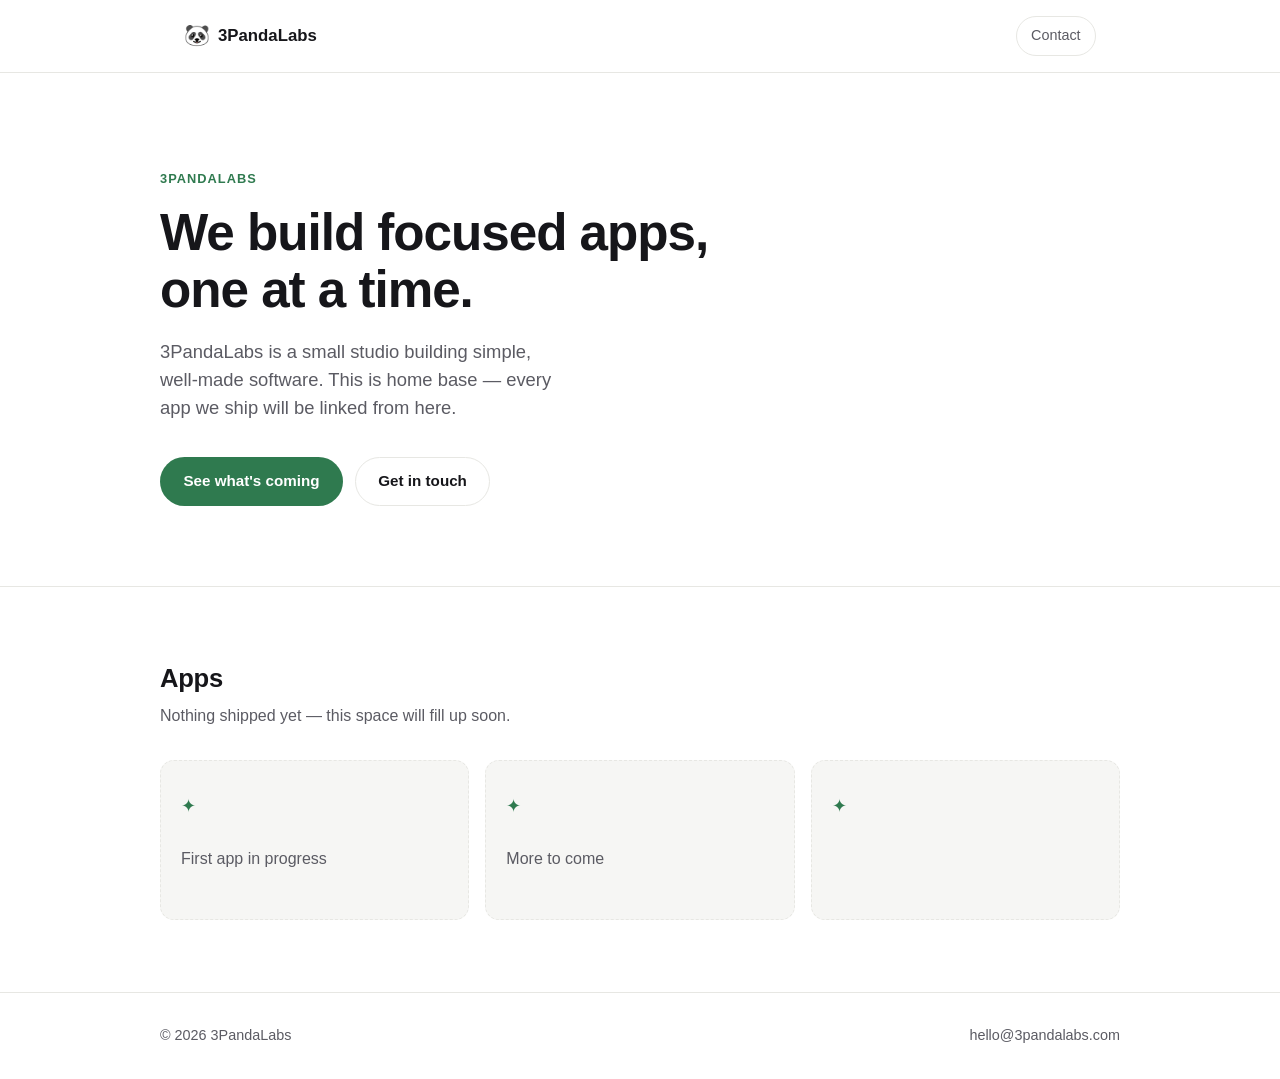
==== index.html @ bdca5c2e "Initial 3PandaLabs landing page" ====
<!DOCTYPE html>
<html lang="en">
<head>
  <meta charset="UTF-8">
  <meta name="viewport" content="width=device-width, initial-scale=1.0">
  <title>3PandaLabs</title>
  <meta name="description" content="3PandaLabs — building focused, well-crafted apps.">
  <link rel="icon" href="data:image/svg+xml,<svg xmlns=%22http://www.w3.org/2000/svg%22 viewBox=%220 0 100 100%22><text y=%22.9em%22 font-size=%2290%22>🐼</text></svg>">
  <link rel="stylesheet" href="styles.css">
</head>
<body>
  <header class="nav">
    <div class="nav-inner">
      <a class="brand" href="#top">
        <span class="brand-mark" aria-hidden="true">🐼</span>
        <span class="brand-name">3PandaLabs</span>
      </a>
      <a class="nav-cta" href="mailto:hello@3pandalabs.com">Contact</a>
    </div>
  </header>

  <main id="top">
    <section class="hero">
      <div class="hero-inner">
        <p class="eyebrow">3PandaLabs</p>
        <h1>We build focused apps,<br>one at a time.</h1>
        <p class="lede">
          3PandaLabs is a small studio building simple, well-made software.
          This is home base — every app we ship will be linked from here.
        </p>
        <div class="hero-actions">
          <a class="btn btn-primary" href="#apps">See what's coming</a>
          <a class="btn btn-ghost" href="mailto:hello@3pandalabs.com">Get in touch</a>
        </div>
      </div>
    </section>

    <section class="apps" id="apps">
      <div class="section-inner">
        <h2>Apps</h2>
        <p class="section-lede">Nothing shipped yet — this space will fill up soon.</p>
        <div class="app-grid">
          <div class="app-card app-card-placeholder">
            <span class="app-card-icon" aria-hidden="true">✦</span>
            <p>First app in progress</p>
          </div>
          <div class="app-card app-card-placeholder">
            <span class="app-card-icon" aria-hidden="true">✦</span>
            <p>More to come</p>
          </div>
          <div class="app-card app-card-placeholder">
            <span class="app-card-icon" aria-hidden="true">✦</span>
            <p>&nbsp;</p>
          </div>
        </div>
      </div>
    </section>
  </main>

  <footer class="footer">
    <div class="footer-inner">
      <span>© 2026 3PandaLabs</span>
      <a href="mailto:hello@3pandalabs.com">hello@3pandalabs.com</a>
    </div>
  </footer>
</body>
</html>
---- styles.css ----
:root {
  --bg: #ffffff;
  --bg-subtle: #f6f6f4;
  --fg: #16161a;
  --fg-muted: #5b5b63;
  --border: #e7e7e3;
  --accent: #2f7a4f;
  --accent-fg: #ffffff;
  --radius: 14px;
  --max-width: 960px;
}

@media (prefers-color-scheme: dark) {
  :root {
    --bg: #121214;
    --bg-subtle: #19191c;
    --fg: #f2f2f0;
    --fg-muted: #a3a3ab;
    --border: #2a2a2e;
    --accent: #4fbf7d;
    --accent-fg: #0c0c0d;
  }
}

* { box-sizing: border-box; }

html, body {
  margin: 0;
  padding: 0;
}

body {
  background: var(--bg);
  color: var(--fg);
  font-family: -apple-system, BlinkMacSystemFont, "Segoe UI", Inter, Roboto, Helvetica, Arial, sans-serif;
  line-height: 1.5;
  -webkit-font-smoothing: antialiased;
}

a { color: inherit; }

.nav {
  border-bottom: 1px solid var(--border);
  position: sticky;
  top: 0;
  background: var(--bg);
  z-index: 10;
}

.nav-inner {
  max-width: var(--max-width);
  margin: 0 auto;
  padding: 1rem 1.5rem;
  display: flex;
  align-items: center;
  justify-content: space-between;
}

.brand {
  display: flex;
  align-items: center;
  gap: 0.5rem;
  text-decoration: none;
  font-weight: 600;
  font-size: 1.05rem;
}

.brand-mark { font-size: 1.3rem; line-height: 1; }

.nav-cta {
  text-decoration: none;
  font-size: 0.9rem;
  font-weight: 500;
  color: var(--fg-muted);
  padding: 0.5rem 0.9rem;
  border: 1px solid var(--border);
  border-radius: 999px;
}

.nav-cta:hover { color: var(--fg); border-color: var(--fg-muted); }

.hero {
  padding: 6rem 1.5rem 5rem;
  border-bottom: 1px solid var(--border);
}

.hero-inner {
  max-width: var(--max-width);
  margin: 0 auto;
}

.eyebrow {
  text-transform: uppercase;
  letter-spacing: 0.08em;
  font-size: 0.8rem;
  font-weight: 600;
  color: var(--accent);
  margin: 0 0 1rem;
}

.hero h1 {
  font-size: clamp(2rem, 5vw, 3.2rem);
  line-height: 1.12;
  margin: 0 0 1.25rem;
  letter-spacing: -0.02em;
  font-weight: 650;
}

.lede {
  font-size: 1.15rem;
  color: var(--fg-muted);
  max-width: 40ch;
  margin: 0 0 2.25rem;
}

.hero-actions {
  display: flex;
  gap: 0.75rem;
  flex-wrap: wrap;
}

.btn {
  display: inline-flex;
  align-items: center;
  text-decoration: none;
  font-weight: 600;
  font-size: 0.95rem;
  padding: 0.75rem 1.4rem;
  border-radius: 999px;
  border: 1px solid transparent;
}

.btn-primary {
  background: var(--accent);
  color: var(--accent-fg);
}

.btn-primary:hover { opacity: 0.9; }

.btn-ghost {
  border-color: var(--border);
  color: var(--fg);
}

.btn-ghost:hover { border-color: var(--fg-muted); }

.apps { padding: 4.5rem 1.5rem; }

.section-inner {
  max-width: var(--max-width);
  margin: 0 auto;
}

.apps h2 {
  font-size: 1.6rem;
  margin: 0 0 0.4rem;
  letter-spacing: -0.01em;
}

.section-lede {
  color: var(--fg-muted);
  margin: 0 0 2rem;
}

.app-grid {
  display: grid;
  grid-template-columns: repeat(auto-fit, minmax(220px, 1fr));
  gap: 1rem;
}

.app-card {
  border: 1px dashed var(--border);
  border-radius: var(--radius);
  background: var(--bg-subtle);
  padding: 2rem 1.25rem;
  min-height: 120px;
  display: flex;
  flex-direction: column;
  align-items: flex-start;
  justify-content: flex-end;
  color: var(--fg-muted);
}

.app-card-icon {
  color: var(--accent);
  font-size: 1.1rem;
  margin-bottom: 0.75rem;
}

.footer {
  border-top: 1px solid var(--border);
  padding: 2rem 1.5rem;
}

.footer-inner {
  max-width: var(--max-width);
  margin: 0 auto;
  display: flex;
  justify-content: space-between;
  flex-wrap: wrap;
  gap: 0.5rem;
  color: var(--fg-muted);
  font-size: 0.9rem;
}

.footer-inner a { text-decoration: none; }
.footer-inner a:hover { color: var(--fg); }
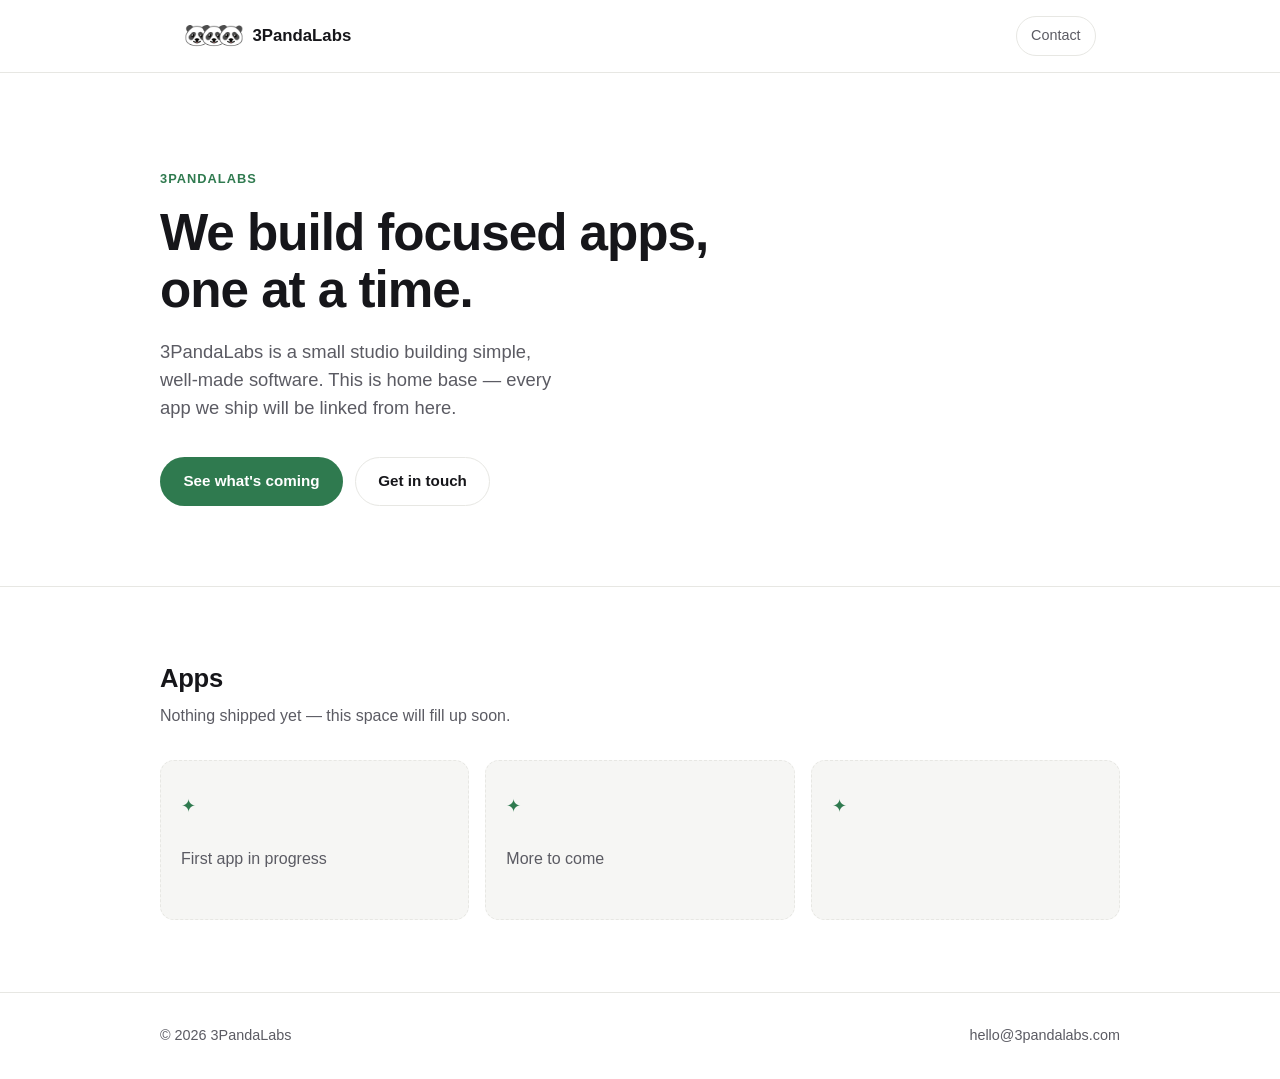
==== commit 9087ea59: "Use three pandas in logo mark" ====
--- a/index.html
+++ b/index.html
@@ -5,14 +5,16 @@
   <meta name="viewport" content="width=device-width, initial-scale=1.0">
   <title>3PandaLabs</title>
   <meta name="description" content="3PandaLabs — building focused, well-crafted apps.">
-  <link rel="icon" href="data:image/svg+xml,<svg xmlns=%22http://www.w3.org/2000/svg%22 viewBox=%220 0 100 100%22><text y=%22.9em%22 font-size=%2290%22>🐼</text></svg>">
+  <link rel="icon" href="data:image/svg+xml,<svg xmlns=%22http://www.w3.org/2000/svg%22 viewBox=%220 0 100 100%22><text y=%22.9em%22 font-size=%2270%22>🐼🐼🐼</text></svg>">
   <link rel="stylesheet" href="styles.css">
 </head>
 <body>
   <header class="nav">
     <div class="nav-inner">
       <a class="brand" href="#top">
-        <span class="brand-mark" aria-hidden="true">🐼</span>
+        <span class="brand-mark" aria-hidden="true">
+          <span>🐼</span><span>🐼</span><span>🐼</span>
+        </span>
         <span class="brand-name">3PandaLabs</span>
       </a>
       <a class="nav-cta" href="mailto:hello@3pandalabs.com">Contact</a>
--- a/styles.css
+++ b/styles.css
@@ -65,7 +65,19 @@
   font-size: 1.05rem;
 }
 
-.brand-mark { font-size: 1.3rem; line-height: 1; }
+.brand-mark {
+  display: inline-flex;
+  line-height: 1;
+}
+
+.brand-mark span {
+  font-size: 1.3rem;
+  display: inline-block;
+}
+
+.brand-mark span:not(:first-child) {
+  margin-left: -0.55rem;
+}
 
 .nav-cta {
   text-decoration: none;
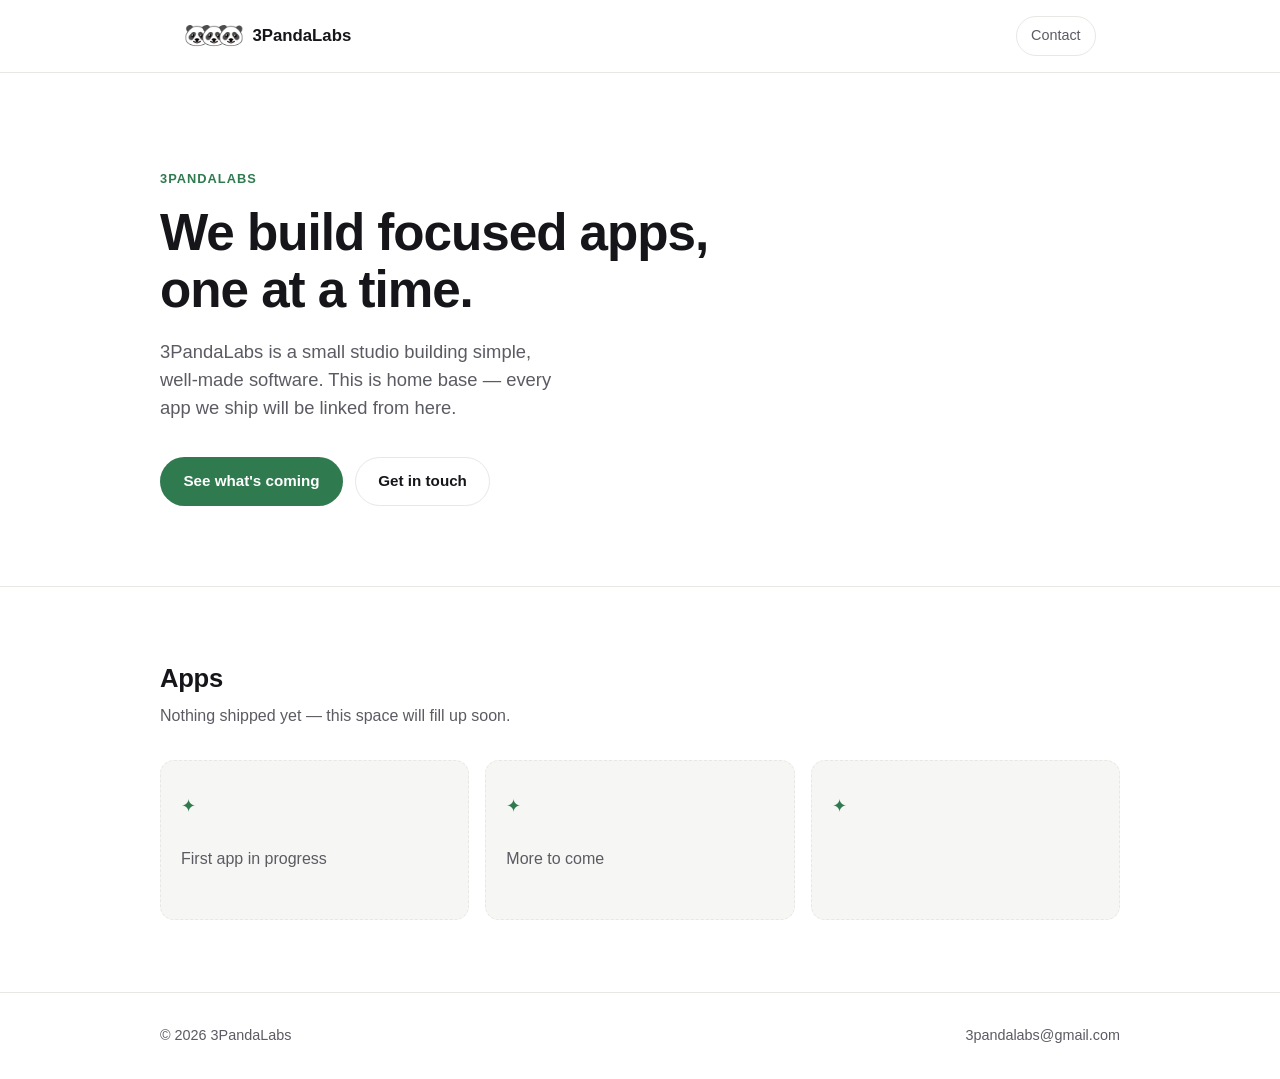
==== commit 26999e42: "Use 3pandalabs@gmail.com as contact email" ====
--- a/index.html
+++ b/index.html
@@ -17,7 +17,7 @@
         </span>
         <span class="brand-name">3PandaLabs</span>
       </a>
-      <a class="nav-cta" href="mailto:hello@3pandalabs.com">Contact</a>
+      <a class="nav-cta" href="mailto:3pandalabs@gmail.com">Contact</a>
     </div>
   </header>
 
@@ -32,7 +32,7 @@
         </p>
         <div class="hero-actions">
           <a class="btn btn-primary" href="#apps">See what's coming</a>
-          <a class="btn btn-ghost" href="mailto:hello@3pandalabs.com">Get in touch</a>
+          <a class="btn btn-ghost" href="mailto:3pandalabs@gmail.com">Get in touch</a>
         </div>
       </div>
     </section>
@@ -62,7 +62,7 @@
   <footer class="footer">
     <div class="footer-inner">
       <span>© 2026 3PandaLabs</span>
-      <a href="mailto:hello@3pandalabs.com">hello@3pandalabs.com</a>
+      <a href="mailto:3pandalabs@gmail.com">3pandalabs@gmail.com</a>
     </div>
   </footer>
 </body>
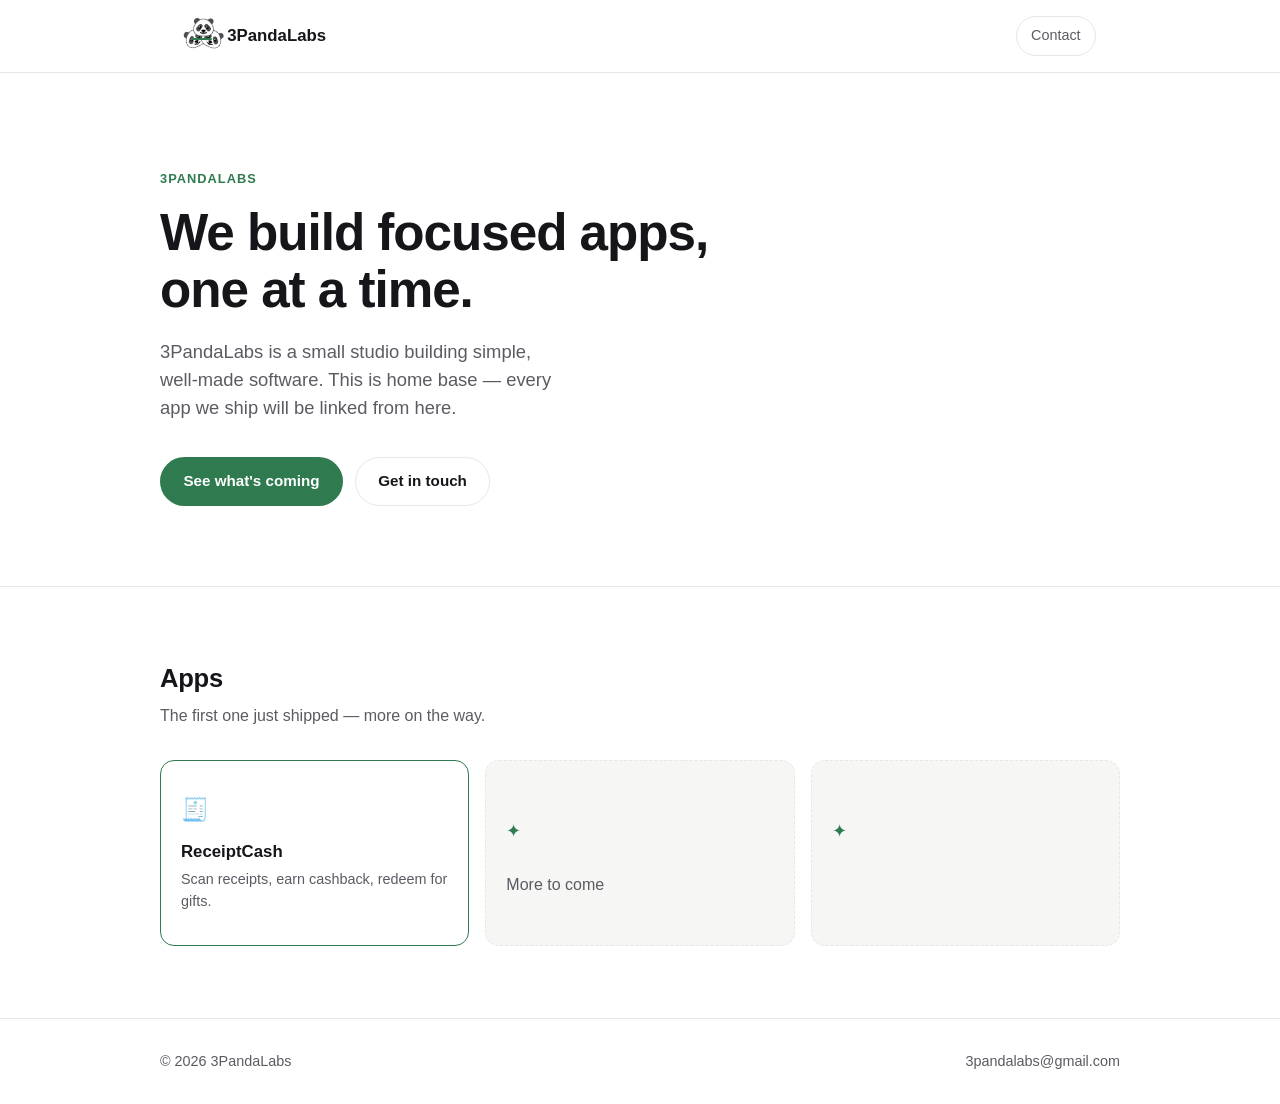
==== commit 00aa39ea: "Link ReceiptCash as the first shipped app" ====
--- a/index.html
+++ b/index.html
@@ -40,12 +40,13 @@
     <section class="apps" id="apps">
       <div class="section-inner">
         <h2>Apps</h2>
-        <p class="section-lede">Nothing shipped yet — this space will fill up soon.</p>
+        <p class="section-lede">The first one just shipped — more on the way.</p>
         <div class="app-grid">
-          <div class="app-card app-card-placeholder">
-            <span class="app-card-icon" aria-hidden="true">✦</span>
-            <p>First app in progress</p>
-          </div>
+          <a class="app-card app-card-live" href="https://receiptcash-rhqsl19by-bhatnagarprach845s-projects.vercel.app" target="_blank" rel="noopener">
+            <span class="app-card-icon" aria-hidden="true">🧾</span>
+            <p class="app-card-title">ReceiptCash</p>
+            <p class="app-card-desc">Scan receipts, earn cashback, redeem for gifts.</p>
+          </a>
           <div class="app-card app-card-placeholder">
             <span class="app-card-icon" aria-hidden="true">✦</span>
             <p>More to come</p>
--- a/styles.css
+++ b/styles.css
@@ -66,17 +66,37 @@
 }
 
 .brand-mark {
-  display: inline-flex;
+  position: relative;
+  display: inline-block;
+  width: 2.2rem;
+  height: 2.05rem;
+  flex-shrink: 0;
+}
+
+.brand-mark span {
+  position: absolute;
+  font-size: 1.15rem;
   line-height: 1;
 }
 
-.brand-mark span {
-  font-size: 1.3rem;
-  display: inline-block;
-}
-
-.brand-mark span:not(:first-child) {
-  margin-left: -0.55rem;
+/* apex of the A */
+.brand-mark span:nth-child(1) { top: -0.1rem; left: 0.52rem; z-index: 2; }
+/* left leg, angled outward, overlapping the apex */
+.brand-mark span:nth-child(2) { top: 0.6rem; left: 0.02rem; transform: rotate(-24deg); }
+/* right leg, angled outward, overlapping the apex */
+.brand-mark span:nth-child(3) { top: 0.6rem; left: 1.02rem; transform: rotate(24deg); }
+
+/* crossbar of the A */
+.brand-mark::after {
+  content: "";
+  position: absolute;
+  top: 1.15rem;
+  left: 0.45rem;
+  width: 1.3rem;
+  height: 2px;
+  background: var(--accent);
+  border-radius: 1px;
+  z-index: 3;
 }
 
 .nav-cta {
@@ -199,6 +219,36 @@
   margin-bottom: 0.75rem;
 }
 
+.app-card-live {
+  border: 1px solid var(--accent);
+  background: var(--bg);
+  text-decoration: none;
+  color: var(--fg);
+  transition: transform 0.15s ease, box-shadow 0.15s ease;
+}
+
+.app-card-live:hover {
+  transform: translateY(-2px);
+  box-shadow: 0 8px 20px -12px var(--accent);
+}
+
+.app-card-live .app-card-icon {
+  font-size: 1.4rem;
+}
+
+.app-card-title {
+  font-weight: 600;
+  font-size: 1.05rem;
+  margin: 0 0 0.35rem;
+  color: var(--fg);
+}
+
+.app-card-desc {
+  margin: 0;
+  font-size: 0.9rem;
+  color: var(--fg-muted);
+}
+
 .footer {
   border-top: 1px solid var(--border);
   padding: 2rem 1.5rem;
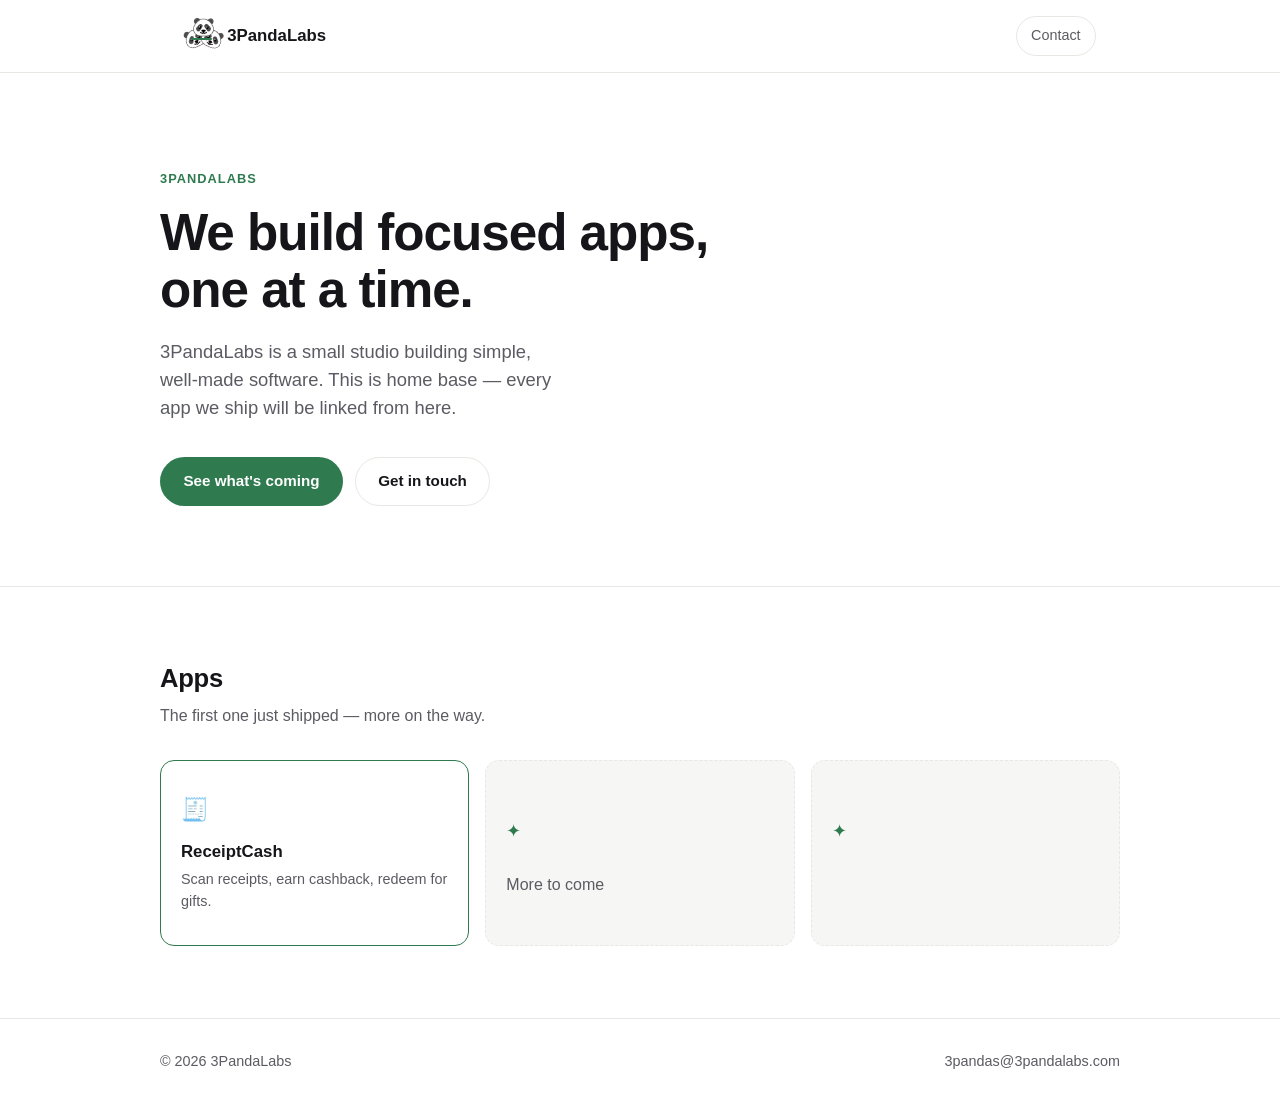
==== commit ea403747: "Update contact email to 3pandas@3pandalabs.com" ====
--- a/index.html
+++ b/index.html
@@ -17,7 +17,7 @@
         </span>
         <span class="brand-name">3PandaLabs</span>
       </a>
-      <a class="nav-cta" href="mailto:3pandalabs@gmail.com">Contact</a>
+      <a class="nav-cta" href="mailto:3pandas@3pandalabs.com">Contact</a>
     </div>
   </header>
 
@@ -32,7 +32,7 @@
         </p>
         <div class="hero-actions">
           <a class="btn btn-primary" href="#apps">See what's coming</a>
-          <a class="btn btn-ghost" href="mailto:3pandalabs@gmail.com">Get in touch</a>
+          <a class="btn btn-ghost" href="mailto:3pandas@3pandalabs.com">Get in touch</a>
         </div>
       </div>
     </section>
@@ -42,7 +42,7 @@
         <h2>Apps</h2>
         <p class="section-lede">The first one just shipped — more on the way.</p>
         <div class="app-grid">
-          <a class="app-card app-card-live" href="https://receiptcash-rhqsl19by-bhatnagarprach845s-projects.vercel.app" target="_blank" rel="noopener">
+          <a class="app-card app-card-live" href="https://receiptcash.3pandalabs.com" target="_blank" rel="noopener">
             <span class="app-card-icon" aria-hidden="true">🧾</span>
             <p class="app-card-title">ReceiptCash</p>
             <p class="app-card-desc">Scan receipts, earn cashback, redeem for gifts.</p>
@@ -63,7 +63,7 @@
   <footer class="footer">
     <div class="footer-inner">
       <span>© 2026 3PandaLabs</span>
-      <a href="mailto:3pandalabs@gmail.com">3pandalabs@gmail.com</a>
+      <a href="mailto:3pandas@3pandalabs.com">3pandas@3pandalabs.com</a>
     </div>
   </footer>
 </body>
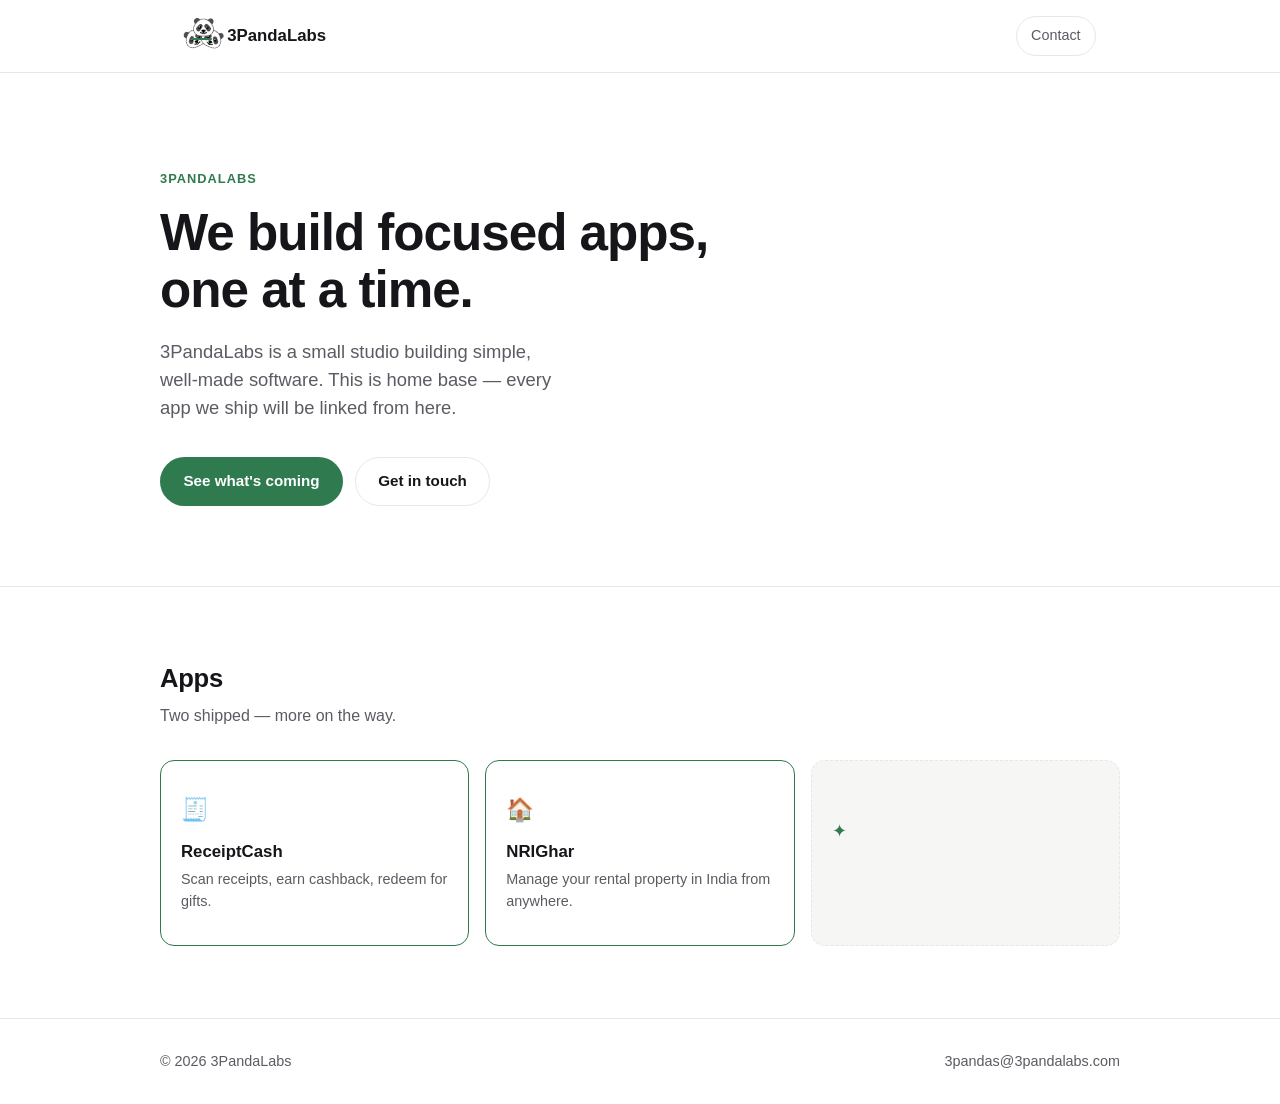
==== commit 67716580: "Add NRIGhar to the Apps section Co-Authored-By: Claude Fable 5 <noreply@anthropic.com> Claude-Sessio" ====
--- a/index.html
+++ b/index.html
@@ -40,17 +40,18 @@
     <section class="apps" id="apps">
       <div class="section-inner">
         <h2>Apps</h2>
-        <p class="section-lede">The first one just shipped — more on the way.</p>
+        <p class="section-lede">Two shipped — more on the way.</p>
         <div class="app-grid">
           <a class="app-card app-card-live" href="https://receiptcash.3pandalabs.com" target="_blank" rel="noopener">
             <span class="app-card-icon" aria-hidden="true">🧾</span>
             <p class="app-card-title">ReceiptCash</p>
             <p class="app-card-desc">Scan receipts, earn cashback, redeem for gifts.</p>
           </a>
-          <div class="app-card app-card-placeholder">
-            <span class="app-card-icon" aria-hidden="true">✦</span>
-            <p>More to come</p>
-          </div>
+          <a class="app-card app-card-live" href="https://nrighar.3pandalabs.com" target="_blank" rel="noopener">
+            <span class="app-card-icon" aria-hidden="true">🏠</span>
+            <p class="app-card-title">NRIGhar</p>
+            <p class="app-card-desc">Manage your rental property in India from anywhere.</p>
+          </a>
           <div class="app-card app-card-placeholder">
             <span class="app-card-icon" aria-hidden="true">✦</span>
             <p>&nbsp;</p>
